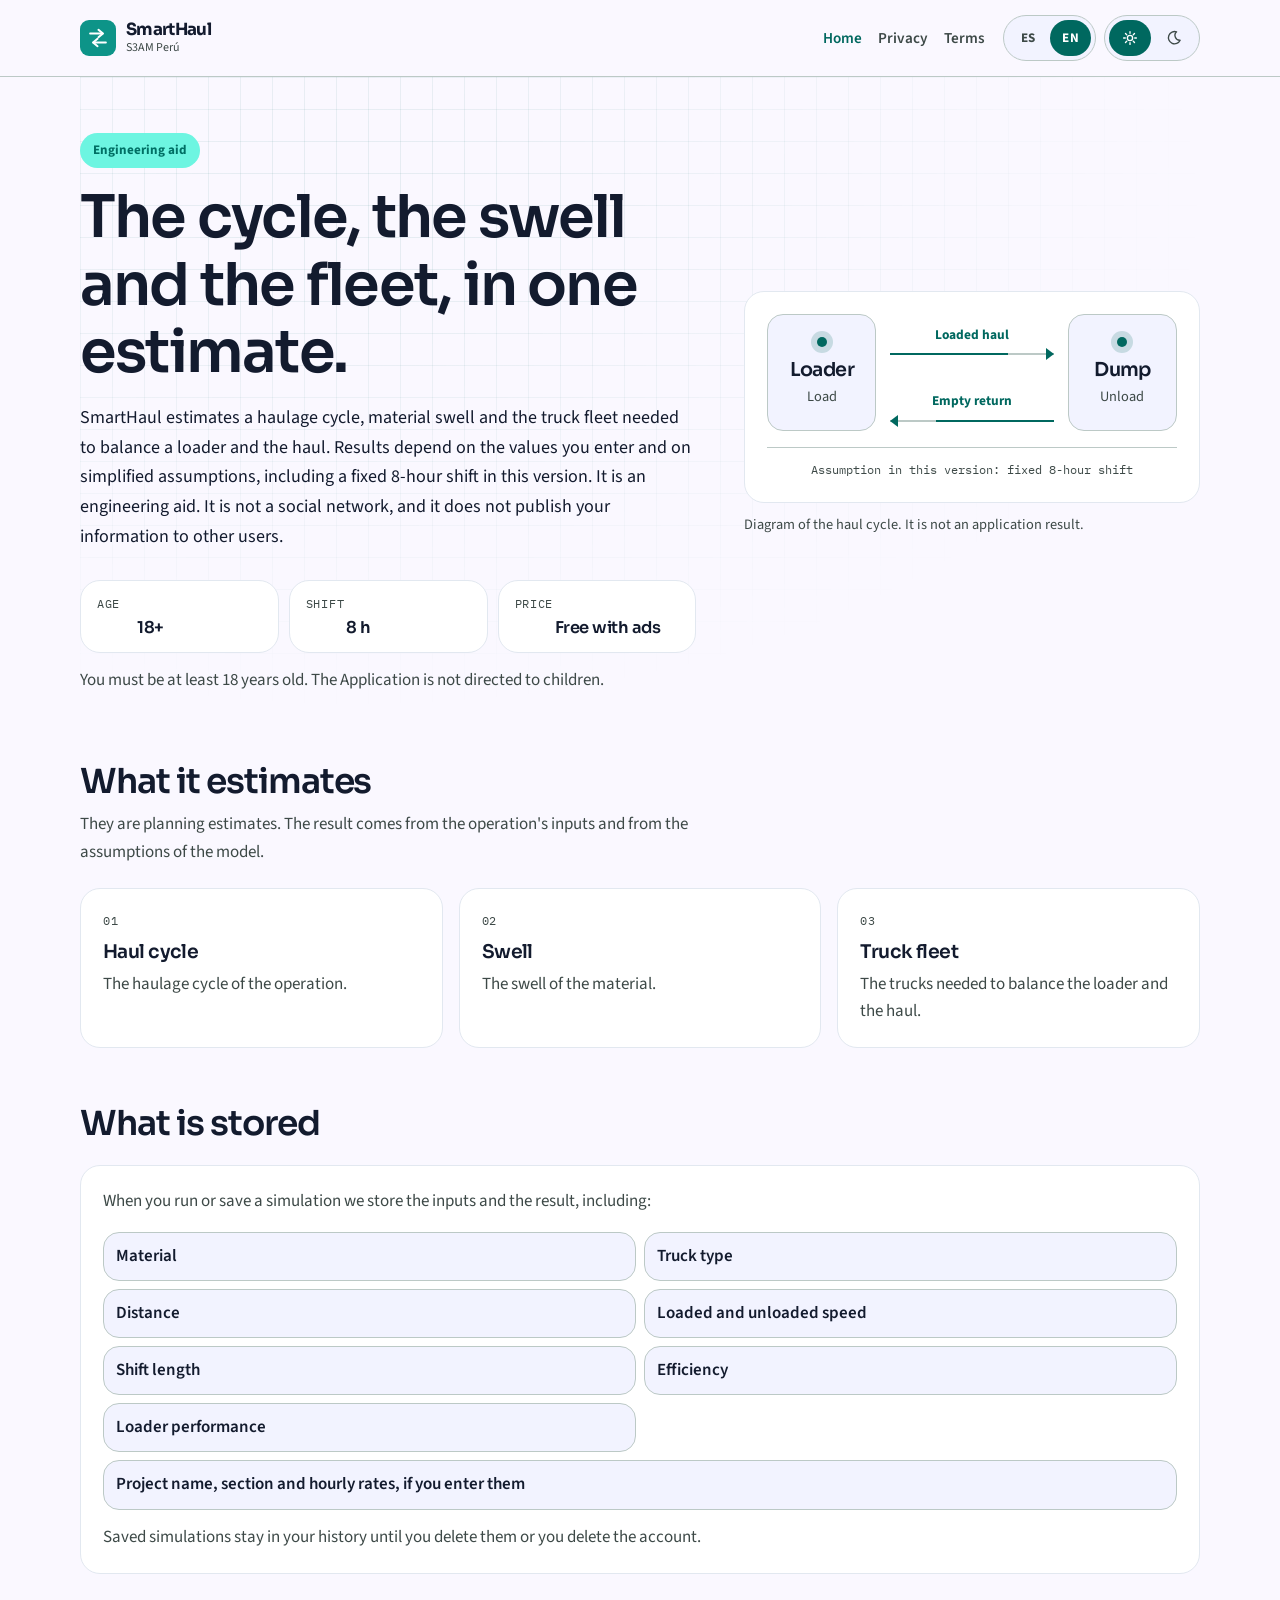
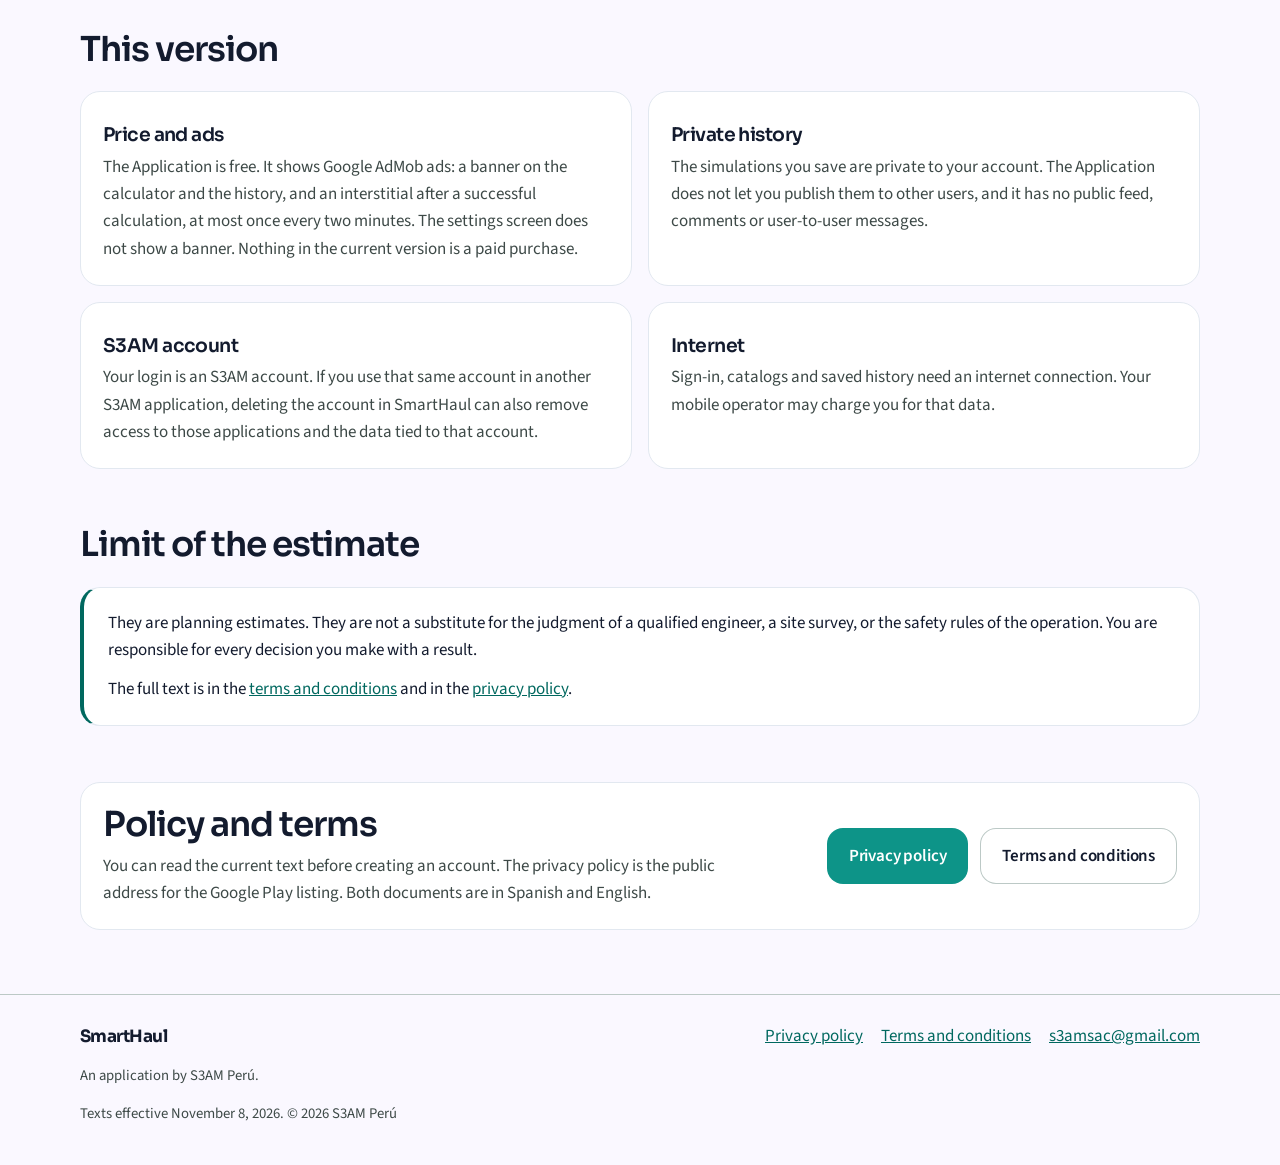
==== index.html @ 3bf346e0 "smarthaul" ====
<!DOCTYPE html>
<html lang="es" data-theme="dark">
<head>
  <meta charset="utf-8">
  <meta name="viewport" content="width=device-width, initial-scale=1">
  <title data-es="SmartHaul — Ciclo de acarreo y flota" data-en="SmartHaul — Haul cycle and fleet">SmartHaul — Ciclo de acarreo y flota</title>
  <meta name="description" content="SmartHaul estima el ciclo de acarreo, el esponjamiento del material y la flota de volquetes para equilibrar la pala y el transporte. Política de privacidad y términos de S3AM Perú." data-es="SmartHaul estima el ciclo de acarreo, el esponjamiento del material y la flota de volquetes para equilibrar la pala y el transporte. Política de privacidad y términos de S3AM Perú." data-en="SmartHaul estimates the haulage cycle, material swell and the truck fleet needed to balance a loader and the haul. Privacy policy and terms from S3AM Perú.">
  <meta name="author" content="S3AM Perú">
  <meta name="theme-color" content="#0B131C">
  <meta name="color-scheme" content="dark light">
  <link rel="icon" href="favicon.svg" type="image/svg+xml">
  <script>
    (function () {
      var root = document.documentElement;
      var theme = null;
      var lang = null;
      try { theme = localStorage.getItem("sh-theme"); } catch (e) {}
      try { lang = localStorage.getItem("sh-lang"); } catch (e) {}
      if (theme !== "light" && theme !== "dark") {
        theme = window.matchMedia && window.matchMedia("(prefers-color-scheme: light)").matches ? "light" : "dark";
      }
      if (lang !== "es" && lang !== "en") {
        lang = (navigator.language || "es").toLowerCase().indexOf("es") === 0 ? "es" : "en";
      }
      if (location.hash.indexOf("#en-") === 0) lang = "en";
      if (location.hash.indexOf("#es-") === 0) lang = "es";
      root.dataset.theme = theme;
      root.lang = lang;
      var title = document.querySelector("title");
      if (title) {
        var next = title.getAttribute("data-" + lang);
        if (next) title.textContent = next;
      }
      document.querySelectorAll("meta[data-es]").forEach(function (el) {
        var value = el.getAttribute("data-" + lang);
        if (value) el.setAttribute("content", value);
      });
      var color = document.querySelector('meta[name="theme-color"]');
      if (color) color.setAttribute("content", theme === "light" ? "#FAF8FF" : "#0B131C");
    })();
  </script>
  <link rel="preconnect" href="https://fonts.googleapis.com">
  <link rel="preconnect" href="https://fonts.gstatic.com" crossorigin>
  <link href="https://fonts.googleapis.com/css2?family=IBM+Plex+Mono:wght@500&family=Sora:wght@500;600;700&family=Source+Sans+3:ital,wght@0,400;0,600;0,700;1,400&display=swap" rel="stylesheet">
  <link rel="stylesheet" href="css/site.css">
</head>
<body>
  <a class="skip" href="#contenido">
    <span class="es-only">Saltar al contenido</span>
    <span class="en-only">Skip to content</span>
  </a>
  <header class="site-header">
    <div class="container header-inner">
      <a class="brand" href="index.html">
        <svg class="brand-mark" viewBox="0 0 32 32" aria-hidden="true">
          <rect width="32" height="32" rx="8" fill="currentColor"/>
          <path d="M9 12h11" stroke="var(--on-button)" stroke-width="1.8" stroke-linecap="round"/>
          <path d="M16.4 8.7 20.4 12 16.4 15.3" fill="none" stroke="var(--on-button)" stroke-width="1.8" stroke-linecap="round" stroke-linejoin="round"/>
          <path d="M23 20H12" stroke="var(--on-button)" stroke-width="1.8" stroke-linecap="round"/>
          <path d="M15.6 16.7 11.6 20 15.6 23.3" fill="none" stroke="var(--on-button)" stroke-width="1.8" stroke-linecap="round" stroke-linejoin="round"/>
        </svg>
        <span class="brand-text">
          <span class="brand-name">SmartHaul</span>
          <span class="brand-by">S3AM Perú</span>
        </span>
      </a>
      <nav class="nav" data-label-es="Secciones" data-label-en="Sections" aria-label="Secciones">
        <a href="index.html" aria-current="page">
          <span class="es-only">Inicio</span>
          <span class="en-only">Home</span>
        </a>
        <a href="privacy.html">
          <span class="es-only">Privacidad</span>
          <span class="en-only">Privacy</span>
        </a>
        <a href="terms.html">
          <span class="es-only">Términos</span>
          <span class="en-only">Terms</span>
        </a>
      </nav>
      <div class="controls">
        <div class="segment" role="group" data-label-es="Idioma" data-label-en="Language" aria-label="Idioma">
          <button type="button" data-set-lang="es">ES</button>
          <button type="button" data-set-lang="en">EN</button>
        </div>
        <div class="segment" role="group" data-label-es="Tema" data-label-en="Theme" aria-label="Tema">
          <button type="button" data-set-theme="light" data-label-es="Tema claro" data-label-en="Light theme" aria-label="Tema claro">
            <svg viewBox="0 0 24 24" width="18" height="18" aria-hidden="true">
              <circle cx="12" cy="12" r="3.5" fill="none" stroke="currentColor" stroke-width="1.8"/>
              <path d="M12 3.5v2.2M12 18.3v2.2M3.5 12h2.2M18.3 12h2.2M6 6l1.6 1.6M16.4 16.4 18 18M18 6l-1.6 1.6M7.6 16.4 6 18" fill="none" stroke="currentColor" stroke-width="1.8" stroke-linecap="round"/>
            </svg>
          </button>
          <button type="button" data-set-theme="dark" data-label-es="Tema oscuro" data-label-en="Dark theme" aria-label="Tema oscuro">
            <svg viewBox="0 0 24 24" width="18" height="18" aria-hidden="true">
              <path d="M15.5 3.8A8.2 8.2 0 1 0 20.2 15 6.4 6.4 0 0 1 15.5 3.8Z" fill="none" stroke="currentColor" stroke-width="1.8" stroke-linejoin="round"/>
            </svg>
          </button>
        </div>
      </div>
    </div>
  </header>

  <main id="contenido" tabindex="-1">
    <div class="container">
      <section class="hero">
        <div class="hero-grid">
          <div>
            <p class="eyebrow">
              <span class="es-only">Ayuda de ingeniería</span>
              <span class="en-only">Engineering aid</span>
            </p>
            <h1>
              <span class="es-only">El ciclo, el esponjamiento y la flota, en una sola estimación.</span>
              <span class="en-only">The cycle, the swell and the fleet, in one estimate.</span>
            </h1>
            <p class="lead">
              <span class="es-only">SmartHaul estima el ciclo de acarreo, el esponjamiento del material y la flota de volquetes necesaria para equilibrar la pala y el transporte. El resultado depende de los valores que usted ingresa y de supuestos simplificados, entre ellos un turno fijo de 8 horas en esta versión. Es una ayuda de ingeniería. No es una red social y no publica su información a otros usuarios.</span>
              <span class="en-only">SmartHaul estimates a haulage cycle, material swell and the truck fleet needed to balance a loader and the haul. Results depend on the values you enter and on simplified assumptions, including a fixed 8-hour shift in this version. It is an engineering aid. It is not a social network, and it does not publish your information to other users.</span>
            </p>
            <dl class="specs">
              <div>
                <dt><span class="es-only">Edad</span><span class="en-only">Age</span></dt>
                <dd>18+</dd>
              </div>
              <div>
                <dt><span class="es-only">Turno</span><span class="en-only">Shift</span></dt>
                <dd>8 h</dd>
              </div>
              <div>
                <dt><span class="es-only">Precio</span><span class="en-only">Price</span></dt>
                <dd>
                  <span class="es-only">Gratis con anuncios</span>
                  <span class="en-only">Free with ads</span>
                </dd>
              </div>
            </dl>
            <p class="age-line">
              <span class="es-only">Debe tener al menos 18 años. La Aplicación no está dirigida a niños.</span>
              <span class="en-only">You must be at least 18 years old. The Application is not directed to children.</span>
            </p>
          </div>

          <figure class="cycle-wrap">
            <div class="cycle">
              <div class="station load">
                <strong><span class="es-only">Pala</span><span class="en-only">Loader</span></strong>
                <span class="station-role"><span class="es-only">Carga</span><span class="en-only">Load</span></span>
              </div>
              <div class="lane lane-forward">
                <span class="lane-label"><span class="es-only">Acarreo cargado</span><span class="en-only">Loaded haul</span></span>
                <span class="track" aria-hidden="true"></span>
              </div>
              <div class="station dump">
                <strong><span class="es-only">Descarga</span><span class="en-only">Dump</span></strong>
                <span class="station-role"><span class="es-only">Fin del viaje</span><span class="en-only">Unload</span></span>
              </div>
              <div class="lane lane-return">
                <span class="lane-label"><span class="es-only">Retorno vacío</span><span class="en-only">Empty return</span></span>
                <span class="track" aria-hidden="true"></span>
              </div>
              <p class="cycle-note">
                <span class="es-only">Supuesto de esta versión: turno fijo de 8 horas</span>
                <span class="en-only">Assumption in this version: fixed 8-hour shift</span>
              </p>
            </div>
            <figcaption>
              <span class="es-only">Esquema del ciclo de acarreo. No es un resultado de la aplicación.</span>
              <span class="en-only">Diagram of the haul cycle. It is not an application result.</span>
            </figcaption>
          </figure>
        </div>
      </section>

      <section class="section" aria-labelledby="estimates-title">
        <h2 id="estimates-title">
          <span class="es-only">Qué estima</span>
          <span class="en-only">What it estimates</span>
        </h2>
        <p class="section-lead">
          <span class="es-only">Son estimaciones de planificación. El resultado sale de los datos de la operación y de los supuestos del modelo.</span>
          <span class="en-only">They are planning estimates. The result comes from the operation's inputs and from the assumptions of the model.</span>
        </p>
        <div class="cards">
          <article class="card">
            <p class="index">01</p>
            <h3><span class="es-only">Ciclo de acarreo</span><span class="en-only">Haul cycle</span></h3>
            <p><span class="es-only">El ciclo de acarreo de la operación.</span><span class="en-only">The haulage cycle of the operation.</span></p>
          </article>
          <article class="card">
            <p class="index">02</p>
            <h3><span class="es-only">Esponjamiento</span><span class="en-only">Swell</span></h3>
            <p><span class="es-only">El esponjamiento del material.</span><span class="en-only">The swell of the material.</span></p>
          </article>
          <article class="card">
            <p class="index">03</p>
            <h3><span class="es-only">Flota de volquetes</span><span class="en-only">Truck fleet</span></h3>
            <p><span class="es-only">Los volquetes necesarios para equilibrar la pala y el transporte.</span><span class="en-only">The trucks needed to balance the loader and the haul.</span></p>
          </article>
        </div>
      </section>

      <section class="section" aria-labelledby="stored-title">
        <h2 id="stored-title">
          <span class="es-only">Qué queda guardado</span>
          <span class="en-only">What is stored</span>
        </h2>
        <div class="card data-card">
          <p>
            <span class="es-only">Cuando ejecuta o guarda una simulación, almacenamos los datos de entrada y el resultado:</span>
            <span class="en-only">When you run or save a simulation we store the inputs and the result, including:</span>
          </p>
          <ul class="data-list">
            <li><span class="es-only">Material</span><span class="en-only">Material</span></li>
            <li><span class="es-only">Tipo de volquete</span><span class="en-only">Truck type</span></li>
            <li><span class="es-only">Distancia</span><span class="en-only">Distance</span></li>
            <li><span class="es-only">Velocidad cargado y vacío</span><span class="en-only">Loaded and unloaded speed</span></li>
            <li><span class="es-only">Duración del turno</span><span class="en-only">Shift length</span></li>
            <li><span class="es-only">Eficiencia</span><span class="en-only">Efficiency</span></li>
            <li><span class="es-only">Rendimiento de la pala</span><span class="en-only">Loader performance</span></li>
            <li class="wide"><span class="es-only">Nombre del proyecto, tramo y tarifas por hora, si usted los escribe</span><span class="en-only">Project name, section and hourly rates, if you enter them</span></li>
          </ul>
          <p class="keep">
            <span class="es-only">Las simulaciones guardadas permanecen en su historial hasta que usted las borra o elimina la cuenta.</span>
            <span class="en-only">Saved simulations stay in your history until you delete them or you delete the account.</span>
          </p>
        </div>
      </section>

      <section class="section" aria-labelledby="version-title">
        <h2 id="version-title">
          <span class="es-only">Esta versión</span>
          <span class="en-only">This version</span>
        </h2>
        <ul class="facts">
          <li class="card">
            <h3><span class="es-only">Precio y anuncios</span><span class="en-only">Price and ads</span></h3>
            <p><span class="es-only">La Aplicación es gratuita. Muestra anuncios mediante Google AdMob: un banner en la calculadora y en el historial, y un intersticial después de un cálculo correcto, como máximo una vez cada dos minutos. La pantalla de ajustes no muestra banner. En la versión actual no hay ninguna compra de pago.</span><span class="en-only">The Application is free. It shows Google AdMob ads: a banner on the calculator and the history, and an interstitial after a successful calculation, at most once every two minutes. The settings screen does not show a banner. Nothing in the current version is a paid purchase.</span></p>
          </li>
          <li class="card">
            <h3><span class="es-only">Historial privado</span><span class="en-only">Private history</span></h3>
            <p><span class="es-only">Las simulaciones que guarda son privadas de su cuenta. La Aplicación no permite publicarlas a otros usuarios, y no tiene un muro público, comentarios ni mensajes entre usuarios.</span><span class="en-only">The simulations you save are private to your account. The Application does not let you publish them to other users, and it has no public feed, comments or user-to-user messages.</span></p>
          </li>
          <li class="card">
            <h3><span class="es-only">Cuenta S3AM</span><span class="en-only">S3AM account</span></h3>
            <p><span class="es-only">Su acceso es una cuenta de S3AM. Si usa esa misma cuenta en otra aplicación de S3AM, eliminar la cuenta desde SmartHaul también puede quitarle el acceso a esas aplicaciones y a los datos vinculados a esa cuenta.</span><span class="en-only">Your login is an S3AM account. If you use that same account in another S3AM application, deleting the account in SmartHaul can also remove access to those applications and the data tied to that account.</span></p>
          </li>
          <li class="card">
            <h3><span class="es-only">Internet</span><span class="en-only">Internet</span></h3>
            <p><span class="es-only">El inicio de sesión, los catálogos y el historial guardado necesitan conexión a internet. Su operador móvil puede cobrarle esos datos.</span><span class="en-only">Sign-in, catalogs and saved history need an internet connection. Your mobile operator may charge you for that data.</span></p>
          </li>
        </ul>
      </section>

      <section class="section" aria-labelledby="limit-title">
        <h2 id="limit-title">
          <span class="es-only">Límite de la estimación</span>
          <span class="en-only">Limit of the estimate</span>
        </h2>
        <div class="notice">
          <p>
            <span class="es-only">Son estimaciones de planificación. No sustituyen el criterio de un ingeniero colegiado, un levantamiento de campo ni las reglas de seguridad de la operación. Usted es responsable de cada decisión que tome con un resultado.</span>
            <span class="en-only">They are planning estimates. They are not a substitute for the judgment of a qualified engineer, a site survey, or the safety rules of the operation. You are responsible for every decision you make with a result.</span>
          </p>
          <p>
            <span class="es-only">El texto completo está en los <a href="terms.html">términos y condiciones</a> y en la <a href="privacy.html">política de privacidad</a>.</span>
            <span class="en-only">The full text is in the <a href="terms.html">terms and conditions</a> and in the <a href="privacy.html">privacy policy</a>.</span>
          </p>
        </div>
      </section>

      <section class="section" aria-labelledby="legal-title">
        <div class="card cta">
          <div>
            <h2 id="legal-title">
              <span class="es-only">Política y términos</span>
              <span class="en-only">Policy and terms</span>
            </h2>
            <p>
              <span class="es-only">Puede leer el texto vigente antes de crear una cuenta. La política de privacidad es la dirección pública para la ficha de Google Play. Ambos documentos están en español y en inglés.</span>
              <span class="en-only">You can read the current text before creating an account. The privacy policy is the public address for the Google Play listing. Both documents are in Spanish and English.</span>
            </p>
          </div>
          <div class="actions">
            <a class="button" href="privacy.html">
              <span class="es-only">Política de privacidad</span>
              <span class="en-only">Privacy policy</span>
            </a>
            <a class="button button-secondary" href="terms.html">
              <span class="es-only">Términos y condiciones</span>
              <span class="en-only">Terms and conditions</span>
            </a>
          </div>
        </div>
      </section>
    </div>
  </main>

  <footer class="site-footer">
    <div class="container">
      <div class="footer-inner">
        <div>
          <div class="footer-brand">SmartHaul</div>
          <p class="fine-print">
            <span class="es-only">Aplicación de S3AM Perú.</span>
            <span class="en-only">An application by S3AM Perú.</span>
          </p>
        </div>
        <nav class="footer-links" data-label-es="Documentos" data-label-en="Documents" aria-label="Documentos">
          <a href="privacy.html"><span class="es-only">Política de privacidad</span><span class="en-only">Privacy policy</span></a>
          <a href="terms.html"><span class="es-only">Términos y condiciones</span><span class="en-only">Terms and conditions</span></a>
          <a href="mailto:s3amsac@gmail.com">s3amsac@gmail.com</a>
        </nav>
      </div>
      <p class="copyright">
        <span class="es-only">Textos vigentes desde el 8 de noviembre de 2026.</span>
        <span class="en-only">Texts effective November 8, 2026.</span>
        © 2026 S3AM Perú
      </p>
    </div>
  </footer>
  <script src="js/site.js"></script>
</body>
</html>
---- css/site.css ----
/* Tokens tomados del ColorScheme y ThemeData de SmartHaul (Material 3). */

:root {
  color-scheme: dark;
  --bg: #0b131c;
  --text: #dae3f1;
  --text-muted: #bbcac6;
  --surface: #1e2d3d;
  --surface-low: #111a24;
  --surface-mid: #1a2533;
  --surface-high: #243548;
  --primary: #4fdbc8;
  --on-button: #0b131c;
  --button: #14b8a6;
  --button-hover: #4fdbc8;
  --segment: #14b8a6;
  --on-segment: #0b131c;
  --badge-bg: #243548;
  --badge-text: #4fdbc8;
  --badge-border: #3c4947;
  --tertiary: #7bd0ff;
  --outline: #859490;
  --outline-variant: #3c4947;
  --card-border: #243548;
  --radius-card: 16px;
  --radius-button: 8px;
  --radius-inner: 12px;
  --link: #4fdbc8;
  --grid: rgba(79, 219, 200, 0.06);
  --header: rgba(11, 19, 28, 0.88);
  --danger: #ffb4ab;
}

[data-theme="light"] {
  color-scheme: light;
  --bg: #faf8ff;
  --text: #131b2e;
  --text-muted: #3d4947;
  --surface: #ffffff;
  --surface-low: #f2f3ff;
  --surface-mid: #eaedff;
  --surface-high: #e2e7ff;
  --primary: #00685f;
  --on-button: #ffffff;
  --button: #0d9488;
  --button-hover: #008378;
  --segment: #00685f;
  --on-segment: #ffffff;
  --badge-bg: #6df5e1;
  --badge-text: #006f64;
  --badge-border: transparent;
  --tertiary: #38645c;
  --outline: #6d7a77;
  --outline-variant: #bcc9c6;
  --card-border: #e2e8f0;
  --radius-card: 20px;
  --radius-button: 16px;
  --radius-inner: 16px;
  --link: #00685f;
  --grid: rgba(0, 104, 95, 0.08);
  --header: rgba(250, 248, 255, 0.9);
  --danger: #ba1a1a;
}

*,
*::before,
*::after {
  box-sizing: border-box;
}

html {
  scroll-behavior: smooth;
  scroll-padding-top: 9.5rem;
}

body {
  margin: 0;
  font-family: "Source Sans 3", "Segoe UI", sans-serif;
  font-size: 1.0625rem;
  line-height: 1.6;
  color: var(--text);
  background: var(--bg);
  text-rendering: optimizeLegibility;
  -webkit-font-smoothing: antialiased;
}

h1,
h2,
h3,
.brand-name,
.station strong,
.specs dd {
  font-family: "Sora", "Avenir Next", "Segoe UI", sans-serif;
  font-weight: 600;
  letter-spacing: -0.03em;
  line-height: 1.15;
}

h1,
h2,
h3,
p,
ul,
ol,
figure,
dl,
blockquote {
  margin: 0;
}

a {
  color: inherit;
}

img,
svg {
  max-width: 100%;
}

::selection {
  background: var(--primary);
  color: var(--on-button);
}

:focus-visible {
  outline: 2px solid var(--primary);
  outline-offset: 3px;
}

#contenido:focus {
  outline: none;
}

html[lang="en"] .es-only,
html[lang="es"] .en-only {
  display: none;
}

.visually-hidden {
  position: absolute;
  width: 1px;
  height: 1px;
  padding: 0;
  margin: -1px;
  overflow: hidden;
  clip: rect(0, 0, 0, 0);
  white-space: nowrap;
  border: 0;
}

.skip {
  position: absolute;
  left: 12px;
  top: 12px;
  z-index: 40;
  transform: translateY(-160%);
  background: var(--button);
  color: var(--on-button);
  text-decoration: none;
  font-weight: 700;
  padding: 10px 14px;
  border-radius: var(--radius-button);
}

.skip:focus {
  transform: none;
}

.container {
  width: min(1120px, calc(100% - 40px));
  margin-inline: auto;
}

.site-header {
  position: sticky;
  top: 0;
  z-index: 20;
  background: var(--header);
  border-bottom: 1px solid var(--outline-variant);
  backdrop-filter: blur(16px);
  -webkit-backdrop-filter: blur(16px);
}

.header-inner {
  display: flex;
  flex-wrap: wrap;
  align-items: center;
  gap: 12px 18px;
  min-height: 76px;
  padding: 12px 0;
}

.brand {
  display: flex;
  align-items: center;
  gap: 10px;
  text-decoration: none;
  color: var(--text);
  min-width: 0;
}

.brand-mark {
  width: 36px;
  height: 36px;
  flex: none;
  color: var(--button);
}

.brand-name {
  display: block;
  font-size: 1.05rem;
  font-weight: 700;
  letter-spacing: -0.04em;
  line-height: 1;
}

.brand-by {
  display: block;
  margin-top: 4px;
  color: var(--text-muted);
  font-size: 0.75rem;
  line-height: 1;
}

.nav {
  display: flex;
  flex-wrap: wrap;
  align-items: center;
  gap: 4px 16px;
  margin-left: auto;
}

.nav a {
  display: inline-flex;
  align-items: center;
  min-height: 44px;
  text-decoration: none;
  color: var(--text-muted);
  font-weight: 600;
  font-size: 0.95rem;
}

.nav a:hover,
.nav a[aria-current="page"] {
  color: var(--primary);
}

.controls {
  display: flex;
  align-items: center;
  gap: 8px;
}

.segment {
  display: flex;
  padding: 4px;
  gap: 2px;
  background: var(--surface-low);
  border: 1px solid var(--outline-variant);
  border-radius: 999px;
}

.segment button {
  min-width: 40px;
  height: 36px;
  padding: 0 12px;
  border: 0;
  border-radius: 999px;
  background: transparent;
  color: var(--text-muted);
  font: inherit;
  font-size: 0.82rem;
  font-weight: 700;
  letter-spacing: 0.02em;
  cursor: pointer;
  display: grid;
  place-items: center;
}

html[lang="es"] [data-set-lang="es"],
html[lang="en"] [data-set-lang="en"],
html[data-theme="dark"] [data-set-theme="dark"],
html[data-theme="light"] [data-set-theme="light"] {
  background: var(--segment);
  color: var(--on-segment);
}

.hero {
  position: relative;
  padding: 56px 0 12px;
}

.hero::before {
  content: "";
  position: absolute;
  inset: 0 0 0;
  background-image:
    linear-gradient(to right, var(--grid) 1px, transparent 1px),
    linear-gradient(to bottom, var(--grid) 1px, transparent 1px);
  background-size: 32px 32px;
  -webkit-mask-image: radial-gradient(ellipse at 25% 20%, #000 10%, transparent 72%);
  mask-image: radial-gradient(ellipse at 25% 20%, #000 10%, transparent 72%);
  pointer-events: none;
}

.hero-grid {
  position: relative;
  display: grid;
  grid-template-columns: minmax(0, 1.15fr) minmax(280px, 0.85fr);
  gap: 48px;
  align-items: center;
}

.eyebrow {
  display: inline-flex;
  align-items: center;
  margin: 0;
  padding: 6px 12px;
  border-radius: 999px;
  background: var(--badge-bg);
  color: var(--badge-text);
  border: 1px solid var(--badge-border);
  font-size: 0.82rem;
  font-weight: 700;
}

.hero h1 {
  margin: 16px 0;
  font-size: clamp(2.3rem, 4.6vw, 3.8rem);
  max-width: 14ch;
}

.lead {
  max-width: 40rem;
  font-size: 1.125rem;
  line-height: 1.65;
}

.specs {
  display: grid;
  grid-template-columns: repeat(3, minmax(0, 1fr));
  gap: 10px;
  margin-top: 28px;
}

.specs div {
  padding: 14px 16px;
  background: var(--surface);
  border: 1px solid var(--card-border);
  border-radius: var(--radius-card);
}

.specs dt {
  font-family: "IBM Plex Mono", ui-monospace, Menlo, monospace;
  font-size: 0.72rem;
  letter-spacing: 0.06em;
  text-transform: uppercase;
  color: var(--text-muted);
}

.specs dd {
  margin-top: 6px;
  font-size: 1.02rem;
}

.age-line {
  margin-top: 14px;
  color: var(--text-muted);
  max-width: 40rem;
}

.cycle-wrap {
  margin: 0;
}

.cycle {
  display: grid;
  grid-template-columns: minmax(104px, 0.9fr) minmax(9.5rem, 1.35fr) minmax(104px, 0.9fr);
  grid-template-areas:
    "load forward dump"
    "load back dump"
    "note note note";
  gap: 16px 14px;
  align-items: center;
  padding: 22px;
  background: var(--surface);
  border: 1px solid var(--card-border);
  border-radius: var(--radius-card);
}

.load { grid-area: load; }
.dump { grid-area: dump; }
.lane-forward { grid-area: forward; }
.lane-return { grid-area: back; }
.cycle-note { grid-area: note; }

.station {
  padding: 22px 12px;
  text-align: center;
  background: var(--surface-low);
  border: 1px solid var(--outline-variant);
  border-radius: var(--radius-inner);
}

.station::before {
  content: "";
  display: block;
  width: 10px;
  height: 10px;
  margin: 0 auto 12px;
  border-radius: 50%;
  background: var(--primary);
  box-shadow: 0 0 0 6px color-mix(in srgb, var(--primary) 18%, transparent);
}

.station strong {
  display: block;
  font-size: 1.2rem;
}

.station-role {
  display: block;
  margin-top: 4px;
  color: var(--text-muted);
  font-size: 0.9rem;
}

.lane {
  display: grid;
  gap: 8px;
  min-width: 0;
}

.lane-label {
  text-align: center;
  color: var(--primary);
  font-size: 0.84rem;
  font-weight: 700;
}

.track {
  position: relative;
  height: 2px;
  background: var(--outline-variant);
}

.track::before {
  content: "";
  position: absolute;
  inset: 0 auto 0 0;
  width: 72%;
  background: var(--primary);
}

.lane-forward .track::after,
.lane-return .track::after {
  content: "";
  position: absolute;
  top: 50%;
  border-top: 6px solid transparent;
  border-bottom: 6px solid transparent;
  transform: translateY(-50%);
}

.lane-forward .track::after {
  right: 0;
  border-left: 8px solid var(--primary);
}

.lane-return .track::before {
  left: auto;
  right: 0;
}

.lane-return .track::after {
  left: 0;
  border-right: 8px solid var(--primary);
}

.cycle-note {
  padding-top: 12px;
  border-top: 1px solid var(--outline-variant);
  color: var(--text-muted);
  text-align: center;
  font-family: "IBM Plex Mono", ui-monospace, Menlo, monospace;
  font-size: 0.75rem;
}

.cycle-wrap figcaption {
  margin-top: 10px;
  color: var(--text-muted);
  font-size: 0.9rem;
}

.section {
  padding-top: 56px;
}

.section h2,
.doc h1 {
  font-size: clamp(1.7rem, 3vw, 2.15rem);
}

.section-lead {
  margin-top: 10px;
  max-width: 42rem;
  color: var(--text-muted);
}

.cards,
.facts {
  display: grid;
  gap: 16px;
  margin-top: 22px;
  padding: 0;
  list-style: none;
}

.cards {
  grid-template-columns: repeat(3, minmax(0, 1fr));
}

.facts {
  grid-template-columns: 1fr 1fr;
}

.card {
  background: var(--surface);
  border: 1px solid var(--card-border);
  border-radius: var(--radius-card);
  padding: 22px;
}

.index {
  font-family: "IBM Plex Mono", ui-monospace, Menlo, monospace;
  font-size: 0.78rem;
  letter-spacing: 0.05em;
  color: var(--primary);
}

.card h3 {
  margin: 10px 0 8px;
  font-size: 1.18rem;
}

.card p,
.section-lead,
.age-line,
.cta p,
.related p {
  color: var(--text-muted);
}

.data-card {
  margin-top: 22px;
}

.data-list {
  display: grid;
  grid-template-columns: 1fr 1fr;
  gap: 8px;
  margin-top: 16px;
  padding: 0;
  list-style: none;
}

.data-list li {
  padding: 10px 12px;
  background: var(--surface-low);
  border: 1px solid var(--outline-variant);
  border-radius: var(--radius-inner);
  font-weight: 600;
}

.data-list li.wide {
  grid-column: 1 / -1;
}

.keep {
  margin-top: 14px;
}

.notice {
  margin-top: 22px;
  padding: 22px 24px;
  background: var(--surface);
  border: 1px solid var(--card-border);
  border-left: 4px solid var(--primary);
  border-radius: var(--radius-card);
}

.notice p + p {
  margin-top: 12px;
}

.notice a,
.prose a,
.site-footer a,
.related a.inline {
  color: var(--link);
}

.cta {
  display: flex;
  flex-wrap: wrap;
  justify-content: space-between;
  align-items: center;
  gap: 20px;
}

.cta h2,
.cta p {
  margin: 0;
}

.cta p {
  margin-top: 8px;
  max-width: 40rem;
}

.actions {
  display: flex;
  flex-wrap: wrap;
  gap: 12px;
}

.button {
  display: inline-flex;
  align-items: center;
  justify-content: center;
  min-height: 56px;
  padding: 0 22px;
  border-radius: var(--radius-button);
  background: var(--button);
  color: var(--on-button);
  text-decoration: none;
  font-weight: 700;
  letter-spacing: -0.01em;
}

[data-theme="light"] .button {
  font-weight: 600;
}

.button:hover {
  background: var(--button-hover);
  color: var(--on-button);
}

.button-secondary {
  background: transparent;
  color: var(--text);
  box-shadow: inset 0 0 0 1px var(--outline-variant);
}

.button-secondary:hover {
  background: var(--surface-low);
  color: var(--text);
}

.doc {
  width: min(740px, 100%);
  margin: 0 auto;
  padding: 40px 0 16px;
}

.doc-kicker {
  color: var(--primary);
  font-weight: 700;
  font-size: 0.92rem;
}

.doc h1 {
  margin: 10px 0 12px;
  font-size: clamp(2rem, 4vw, 2.8rem);
}

.doc-meta {
  display: flex;
  flex-wrap: wrap;
  gap: 8px 16px;
  color: var(--text-muted);
}

.doc-meta a {
  color: var(--link);
}

.prose {
  margin-top: 8px;
}

.prose p,
.prose li {
  font-size: 1.0625rem;
}

.prose p {
  margin: 0.9rem 0;
}

.prose h2 {
  display: flex;
  align-items: baseline;
  gap: 0.65rem;
  margin: 2.3rem 0 0.7rem;
  font-size: 1.32rem;
}

.prose h2::before {
  content: "";
  width: 0.65rem;
  height: 0.65rem;
  flex: none;
  border-radius: 2px;
  background: var(--primary);
  transform: translateY(0.05em);
}

.prose ul {
  margin: 0.8rem 0 1rem;
  padding-left: 1.2rem;
}

.prose li + li {
  margin-top: 0.35rem;
}

.prose li::marker {
  color: var(--primary);
}

.prose a {
  text-underline-offset: 3px;
  overflow-wrap: anywhere;
}

.prose a[target="_blank"]::after {
  content: "↗";
  display: inline-block;
  margin-left: 0.22em;
  font-size: 0.78em;
  text-decoration: none;
}

.toc {
  display: grid;
  gap: 6px;
  margin: 22px 0 8px;
  padding: 16px 18px;
  background: var(--surface);
  border: 1px solid var(--card-border);
  border-radius: var(--radius-card);
}

.toc a {
  color: var(--text);
  font-weight: 600;
  text-decoration: none;
}

.toc a:hover {
  color: var(--link);
}

.related {
  display: flex;
  flex-wrap: wrap;
  justify-content: space-between;
  align-items: center;
  gap: 16px;
  margin-top: 36px;
  padding: 18px 20px;
  background: var(--surface);
  border: 1px solid var(--card-border);
  border-radius: var(--radius-card);
}

.related p {
  margin: 0;
  max-width: 28rem;
}

.site-footer {
  margin-top: 64px;
  padding: 28px 0 40px;
  border-top: 1px solid var(--outline-variant);
}

.footer-inner {
  display: flex;
  flex-wrap: wrap;
  justify-content: space-between;
  gap: 18px 32px;
}

.footer-brand {
  font-family: "Sora", "Avenir Next", sans-serif;
  font-weight: 700;
  letter-spacing: -0.03em;
}

.footer-links {
  display: flex;
  flex-wrap: wrap;
  gap: 8px 18px;
}

.footer-links a,
.site-footer a {
  color: var(--link);
}

.fine-print,
.copyright {
  margin-top: 14px;
  color: var(--text-muted);
  font-size: 0.92rem;
}

@media (max-width: 900px) {
  .hero-grid,
  .cards {
    grid-template-columns: 1fr;
  }

  .hero h1 {
    max-width: none;
  }
}

@media (max-width: 720px) {
  .nav {
    order: 3;
    width: 100%;
    margin-left: 0;
  }

  .controls {
    margin-left: auto;
  }

  .facts,
  .data-list,
  .specs {
    grid-template-columns: 1fr;
  }

  .data-list li.wide {
    grid-column: auto;
  }
}

@media (max-width: 640px) {
  .cycle {
    grid-template-columns: 1fr;
    grid-template-areas:
      "load"
      "forward"
      "dump"
      "back"
      "note";
  }

  .actions,
  .button {
    width: 100%;
  }

  .container {
    width: min(1120px, calc(100% - 28px));
  }
}

@media (max-width: 380px) {
  .brand-by {
    display: none;
  }
}

@media (prefers-reduced-motion: reduce) {
  html {
    scroll-behavior: auto;
  }

  *,
  *::before,
  *::after {
    animation: none !important;
    transition: none !important;
  }
}

@media print {
  .skip,
  .controls,
  .nav,
  .hero::before {
    display: none !important;
  }

  body,
  .site-header,
  .card,
  .cycle,
  .notice,
  .toc,
  .related {
    background: #fff !important;
    color: #111 !important;
    box-shadow: none !important;
  }

  a {
    text-decoration: underline;
  }
}
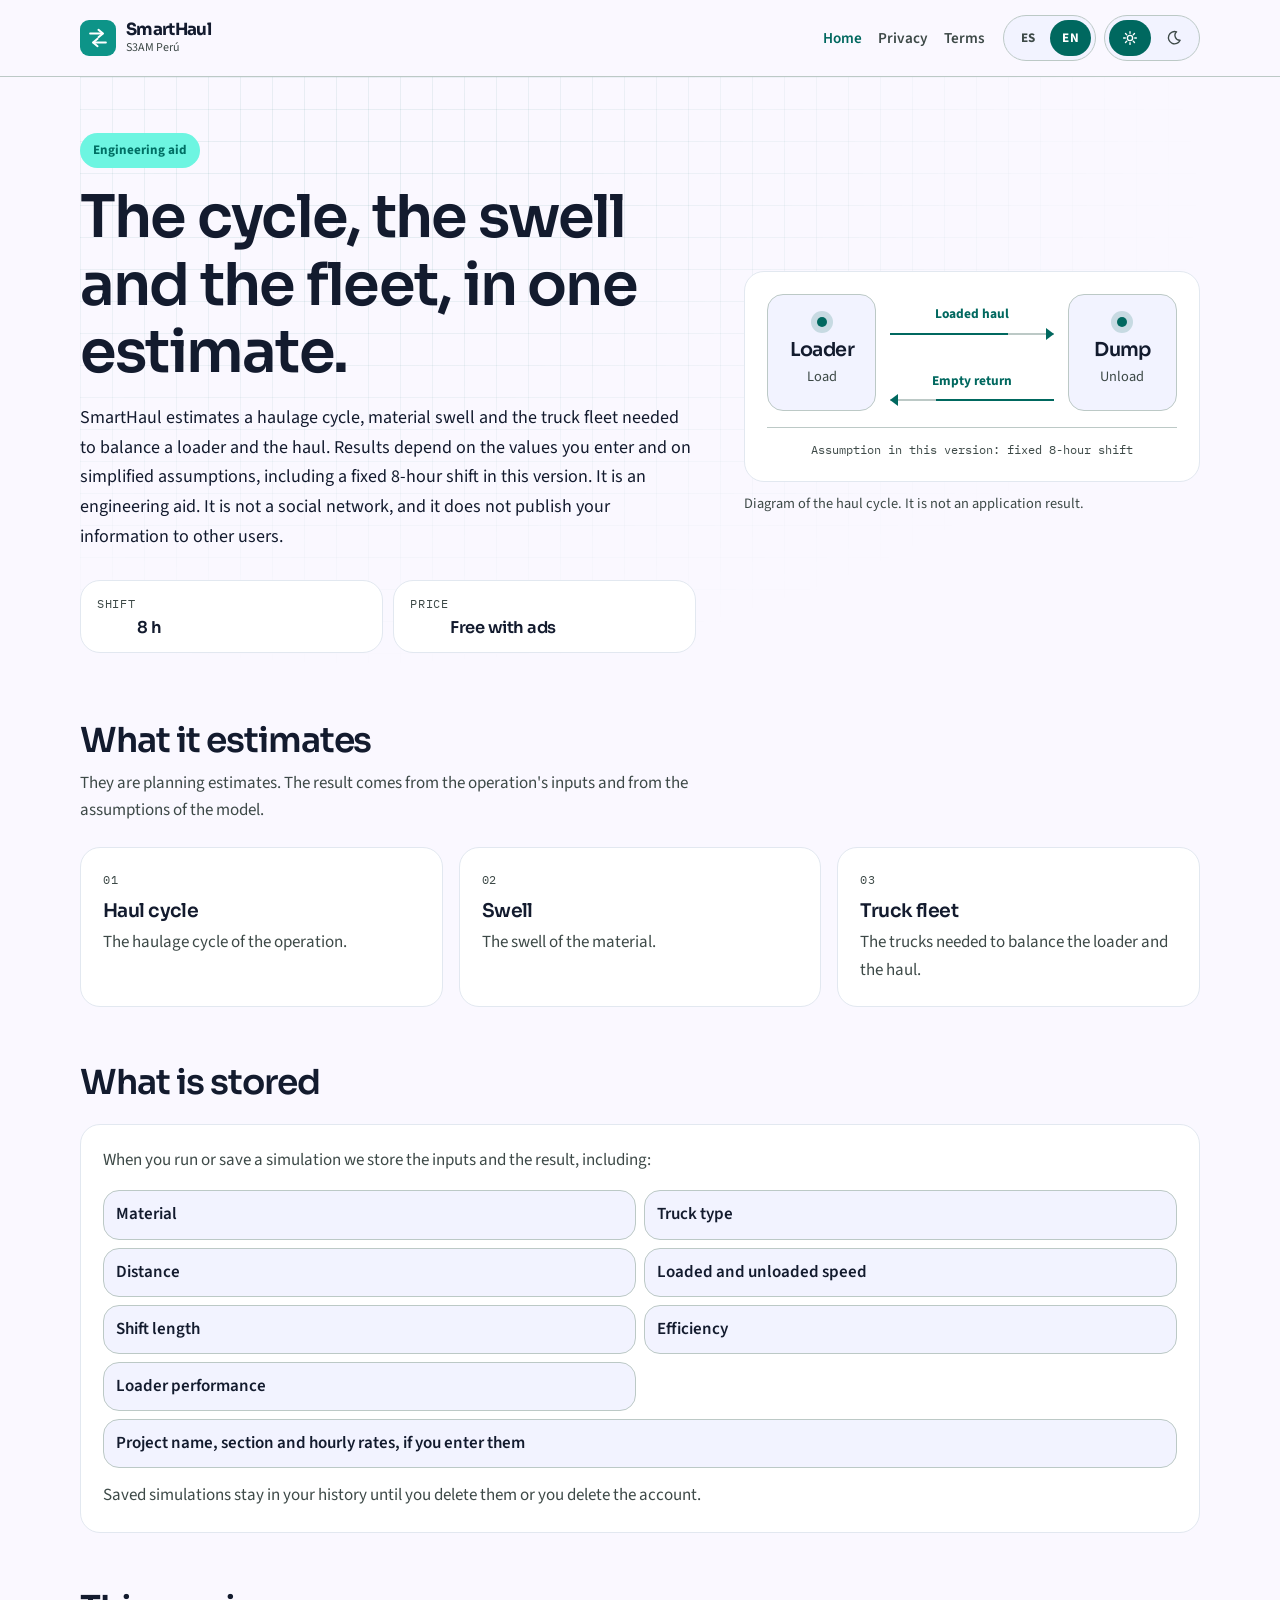
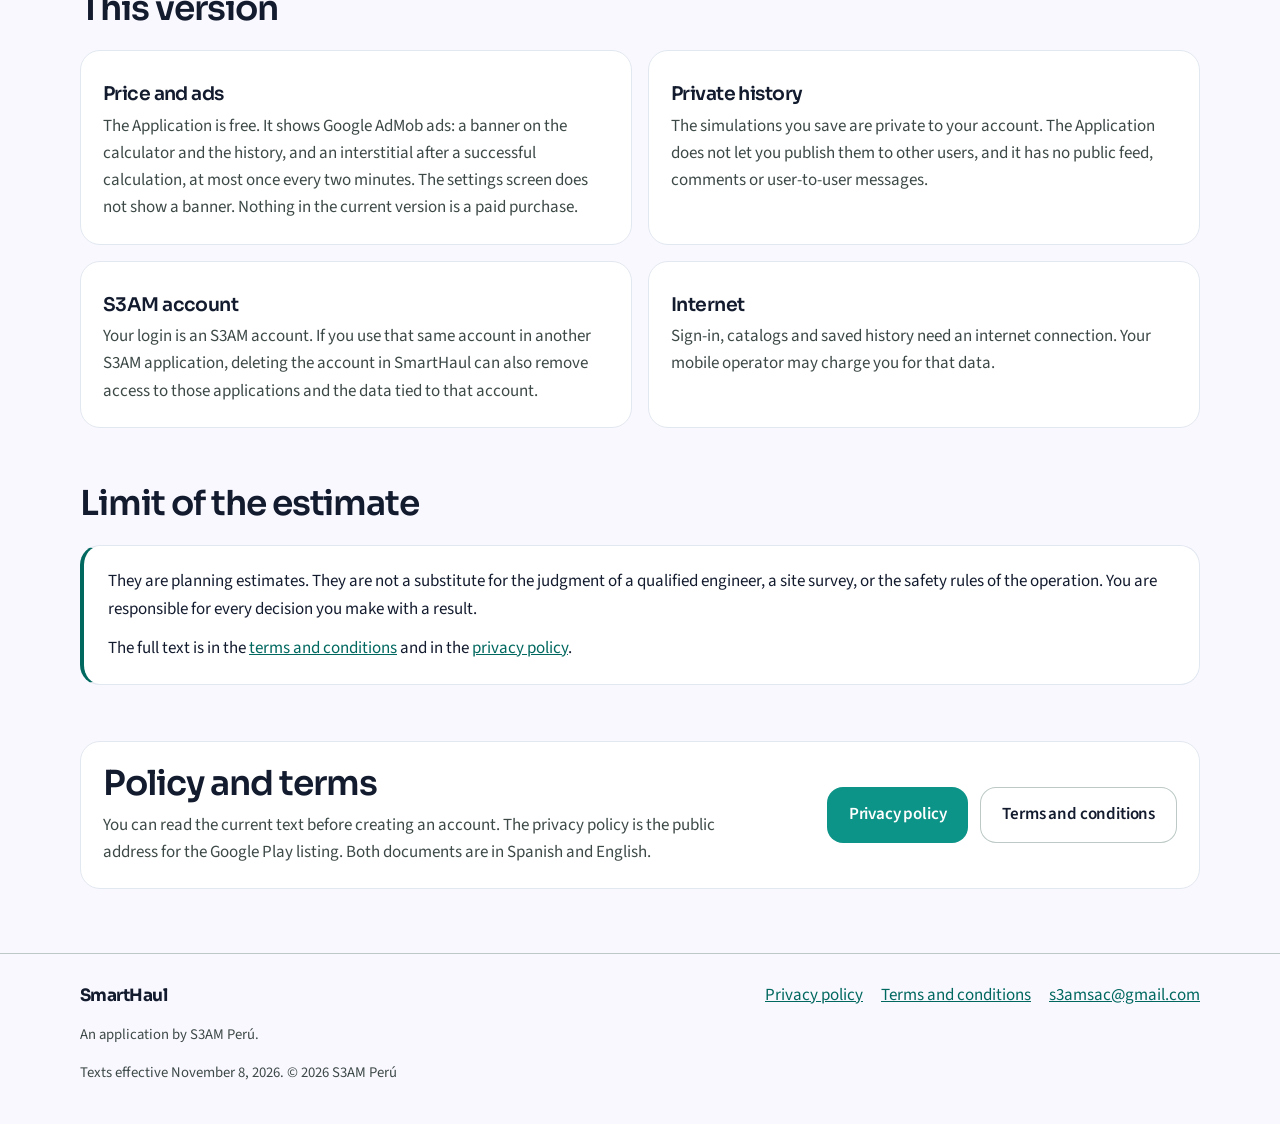
==== commit 9d0c20eb: "." ====
--- a/index.html
+++ b/index.html
@@ -119,10 +119,6 @@
             </p>
             <dl class="specs">
               <div>
-                <dt><span class="es-only">Edad</span><span class="en-only">Age</span></dt>
-                <dd>18+</dd>
-              </div>
-              <div>
                 <dt><span class="es-only">Turno</span><span class="en-only">Shift</span></dt>
                 <dd>8 h</dd>
               </div>
@@ -134,10 +130,6 @@
                 </dd>
               </div>
             </dl>
-            <p class="age-line">
-              <span class="es-only">Debe tener al menos 18 años. La Aplicación no está dirigida a niños.</span>
-              <span class="en-only">You must be at least 18 years old. The Application is not directed to children.</span>
-            </p>
           </div>
 
           <figure class="cycle-wrap">
--- a/css/site.css
+++ b/css/site.css
@@ -338,7 +338,7 @@
 
 .specs {
   display: grid;
-  grid-template-columns: repeat(3, minmax(0, 1fr));
+  grid-template-columns: repeat(2, minmax(0, 1fr));
   gap: 10px;
   margin-top: 28px;
 }
@@ -361,12 +361,6 @@
 .specs dd {
   margin-top: 6px;
   font-size: 1.02rem;
-}
-
-.age-line {
-  margin-top: 14px;
-  color: var(--text-muted);
-  max-width: 40rem;
 }
 
 .cycle-wrap {
@@ -545,7 +539,6 @@
 
 .card p,
 .section-lead,
-.age-line,
 .cta p,
 .related p {
   color: var(--text-muted);
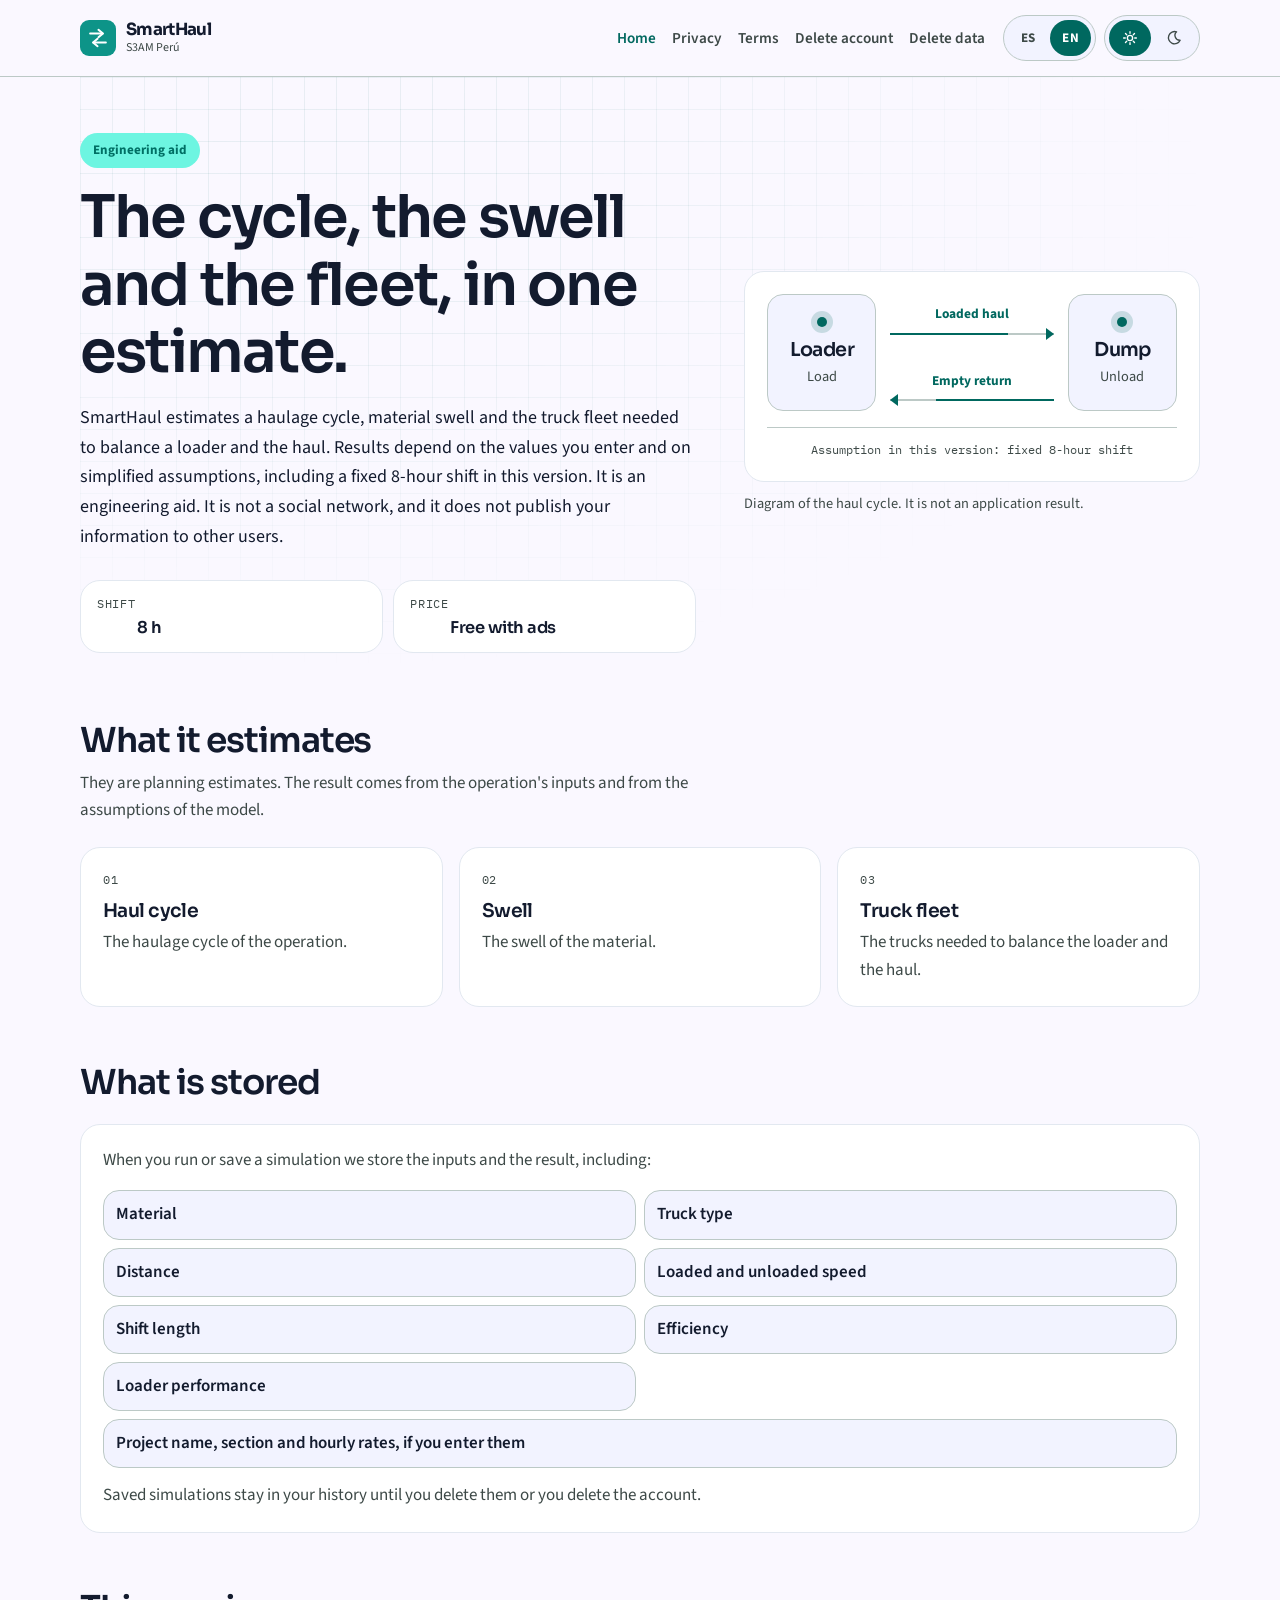
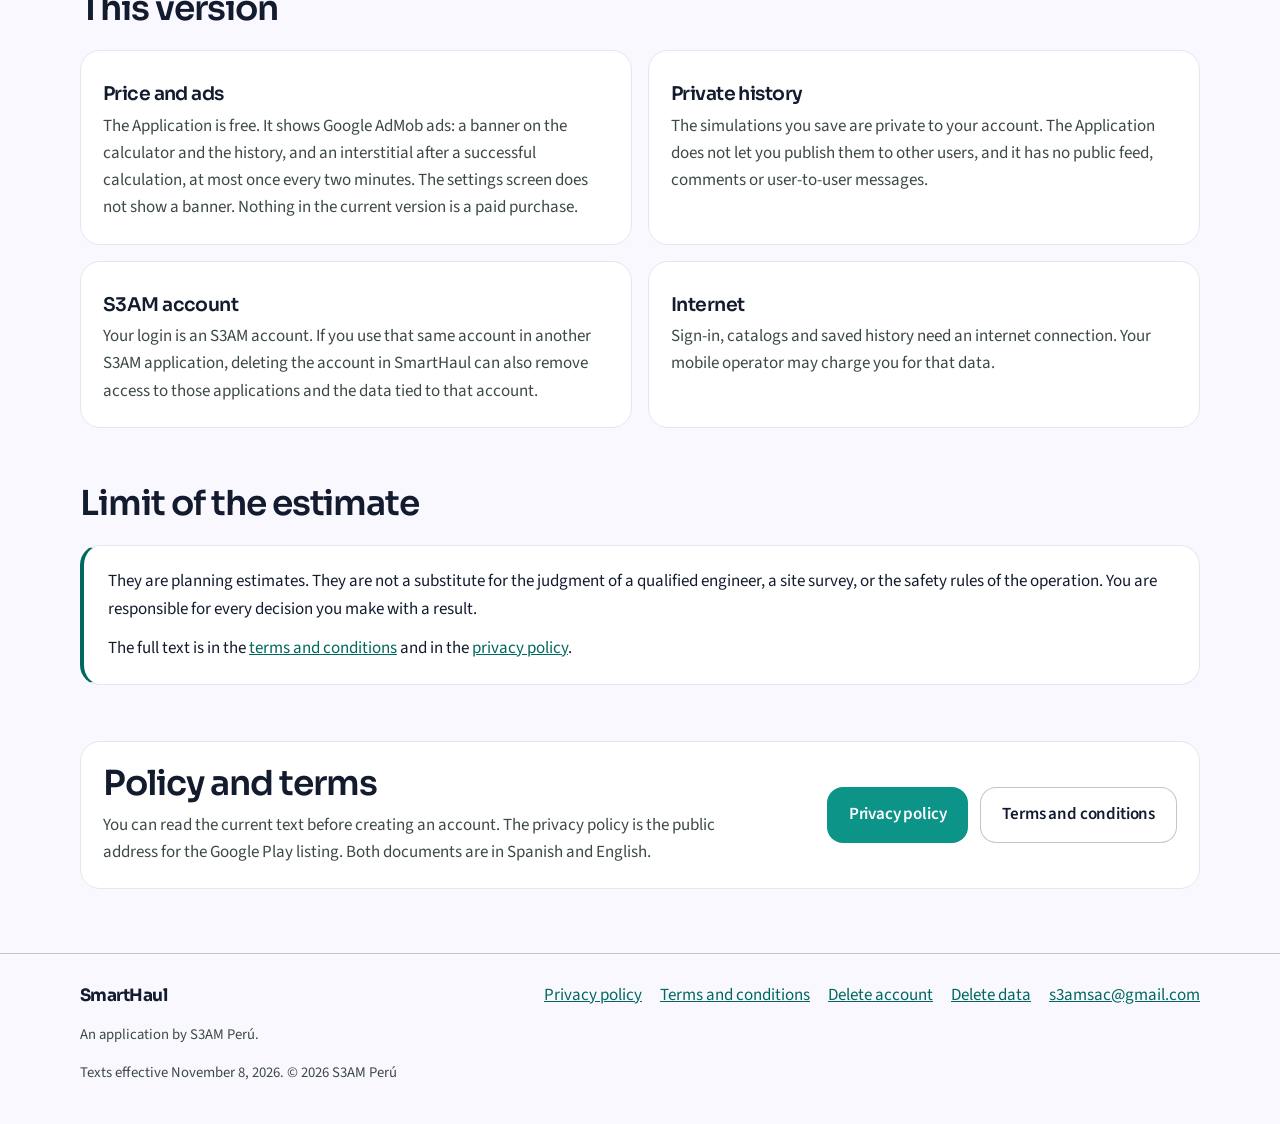
==== commit 7ba9a745: "delete account" ====
--- a/index.html
+++ b/index.html
@@ -77,6 +77,14 @@
           <span class="es-only">Términos</span>
           <span class="en-only">Terms</span>
         </a>
+        <a href="delete-account.html">
+          <span class="es-only">Borrar cuenta</span>
+          <span class="en-only">Delete account</span>
+        </a>
+        <a href="delete-data.html">
+          <span class="es-only">Borrar datos</span>
+          <span class="en-only">Delete data</span>
+        </a>
       </nav>
       <div class="controls">
         <div class="segment" role="group" data-label-es="Idioma" data-label-en="Language" aria-label="Idioma">
@@ -300,6 +308,8 @@
         <nav class="footer-links" data-label-es="Documentos" data-label-en="Documents" aria-label="Documentos">
           <a href="privacy.html"><span class="es-only">Política de privacidad</span><span class="en-only">Privacy policy</span></a>
           <a href="terms.html"><span class="es-only">Términos y condiciones</span><span class="en-only">Terms and conditions</span></a>
+          <a href="delete-account.html"><span class="es-only">Eliminar cuenta</span><span class="en-only">Delete account</span></a>
+          <a href="delete-data.html"><span class="es-only">Eliminar datos</span><span class="en-only">Delete data</span></a>
           <a href="mailto:s3amsac@gmail.com">s3amsac@gmail.com</a>
         </nav>
       </div>
--- a/css/site.css
+++ b/css/site.css
@@ -710,9 +710,27 @@
   transform: translateY(0.05em);
 }
 
-.prose ul {
+.prose ul,
+.prose ol {
   margin: 0.8rem 0 1rem;
   padding-left: 1.2rem;
+}
+
+.prose ol.steps {
+  margin: 1rem 0 1.25rem;
+  padding: 18px 18px 18px 2.5rem;
+  background: var(--surface);
+  border: 1px solid var(--card-border);
+  border-radius: var(--radius-card);
+}
+
+.prose ol.steps li + li {
+  margin-top: 0.75rem;
+}
+
+.prose ol.steps li::marker {
+  font-family: "Sora", "Avenir Next", sans-serif;
+  font-weight: 700;
 }
 
 .prose li + li {
